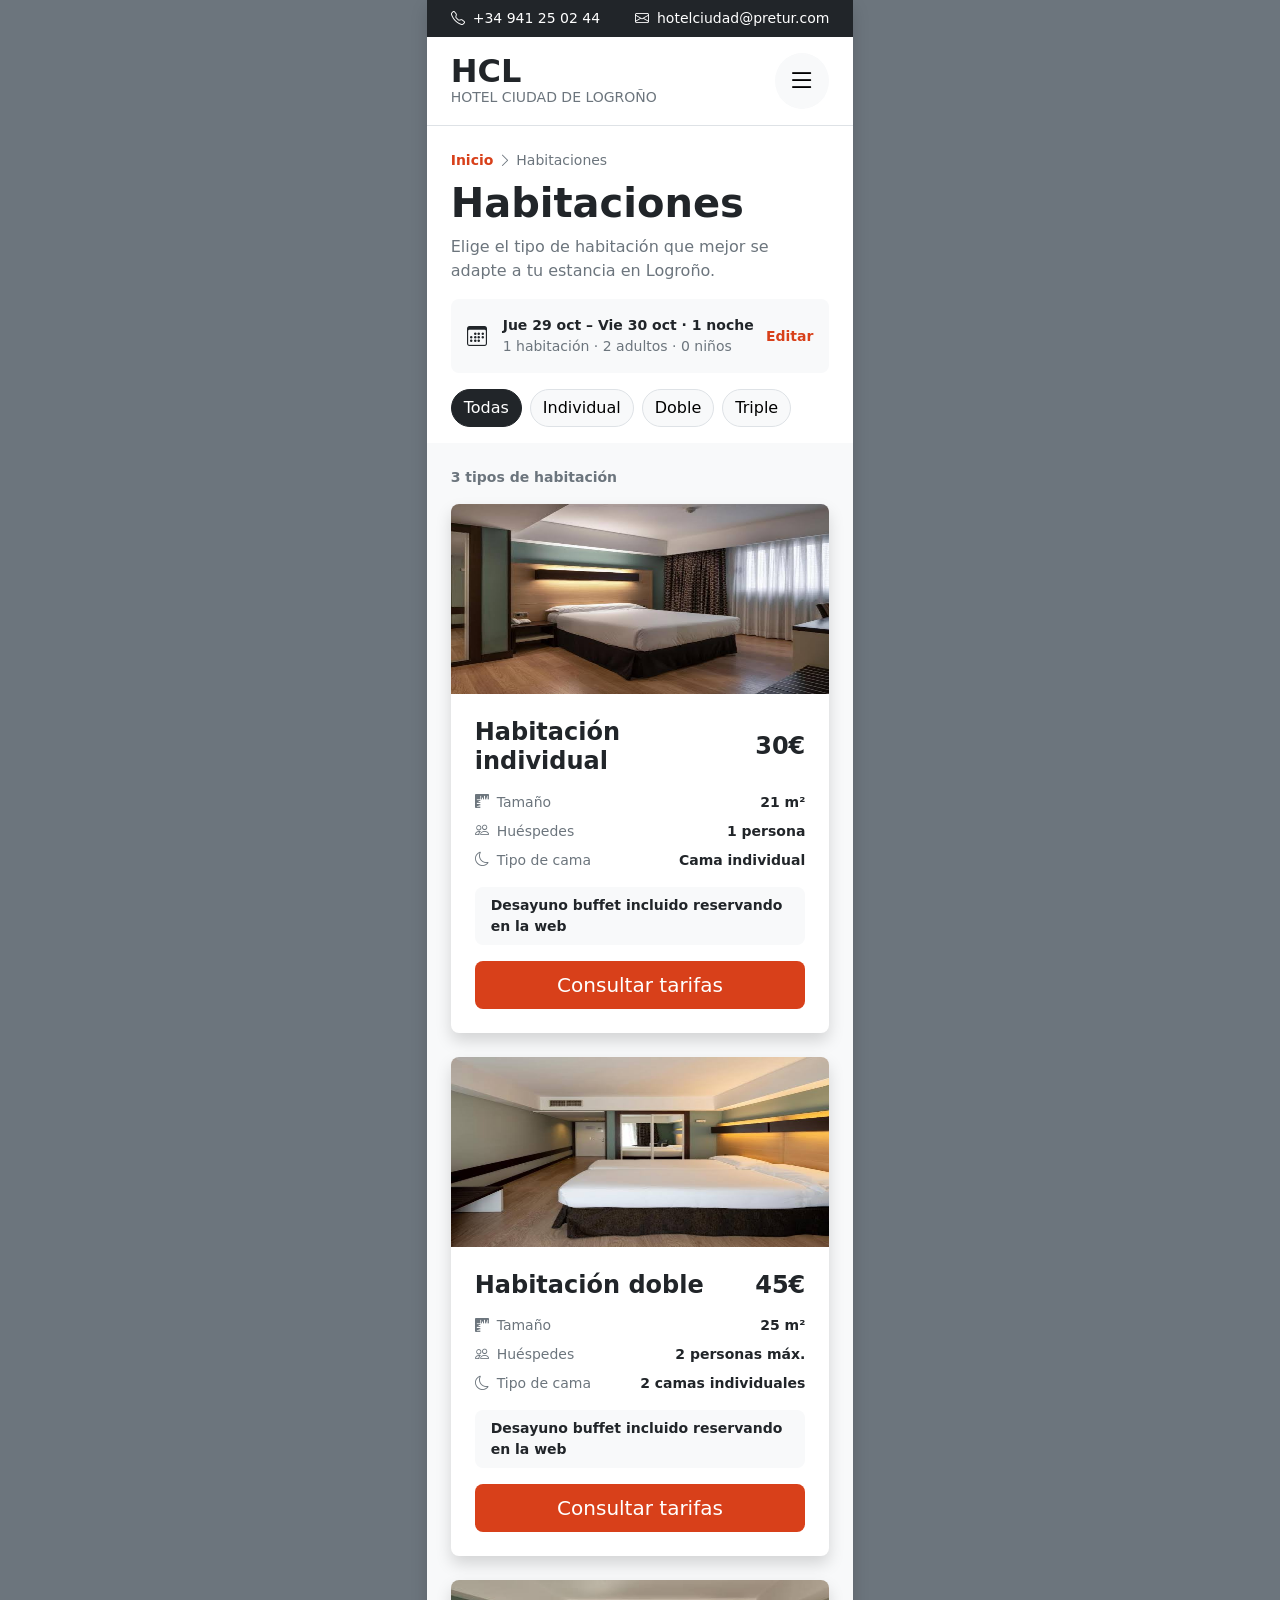
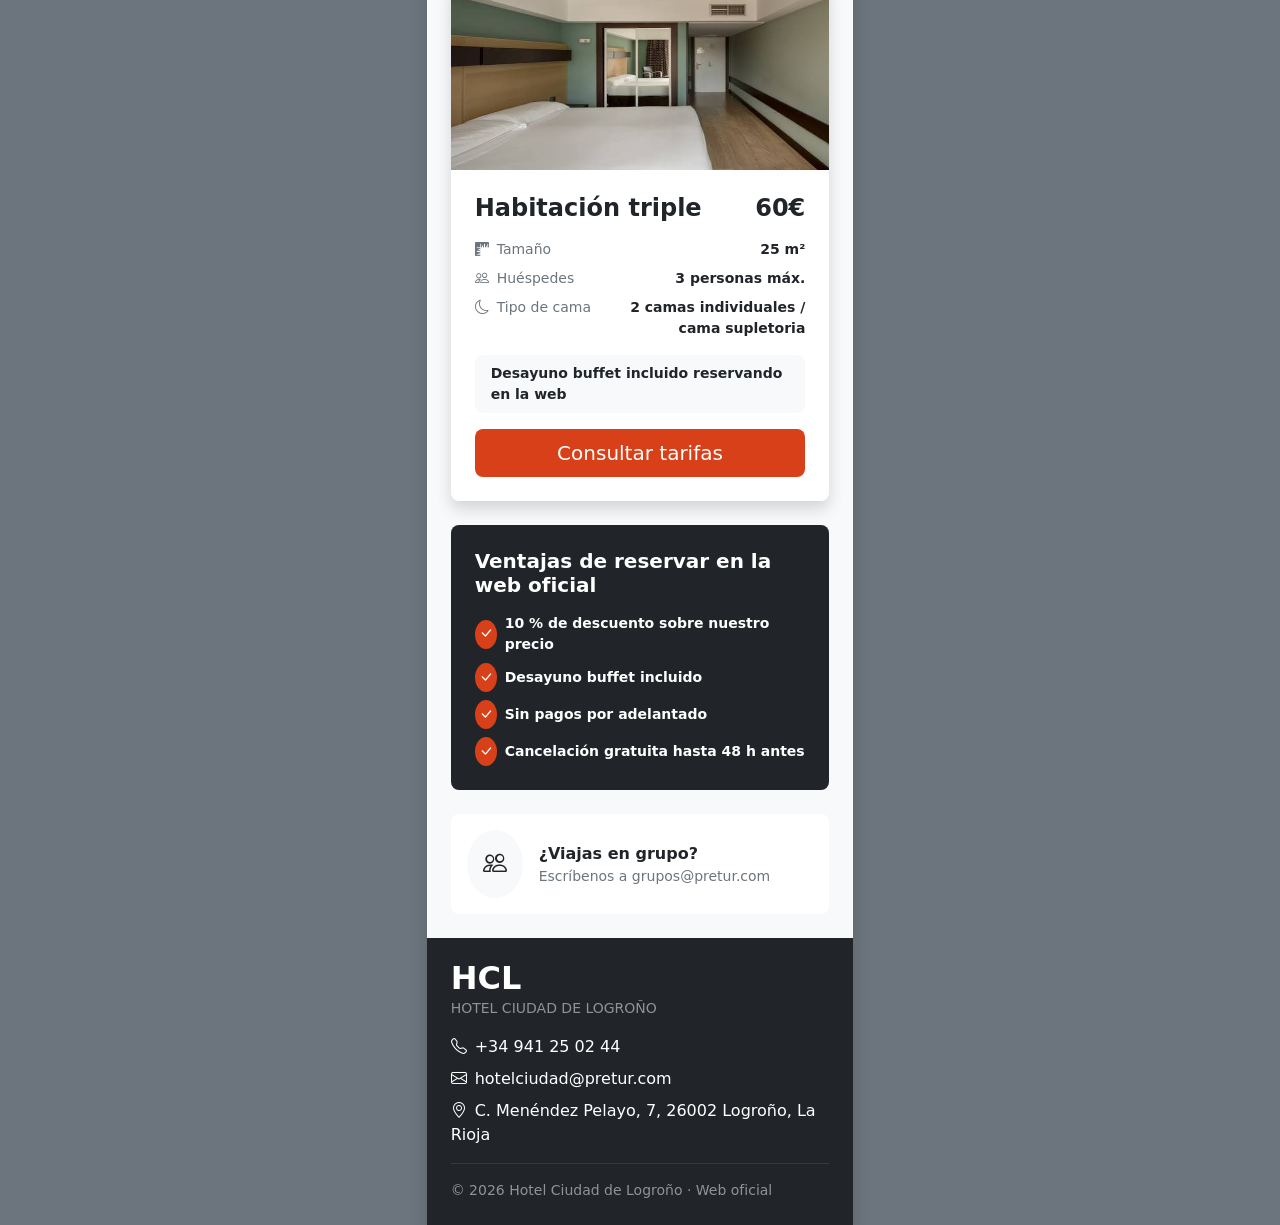
==== habitaciones.html @ 23ffe37f "primer commit" ====
<!DOCTYPE html>
<html lang="es">

<head>
    <meta charset="UTF-8">
    <meta name="viewport" content="width=device-width, initial-scale=1.0">
    <title>Habitaciones - Hotel Ciudad de Logroño</title>
    <link href="https://cdn.jsdelivr.net/npm/bootstrap@5.0.2/dist/css/bootstrap.min.css" rel="stylesheet"
        integrity="sha384-EVSTQN3/azprG1Anm3QDgpJLIm9Nao0Yz1ztcQTwFspd3yD65VohhpuuCOmLASjC" crossorigin="anonymous">
    <link rel="stylesheet" href="https://cdn.jsdelivr.net/npm/bootstrap-icons@1.10.5/font/bootstrap-icons.css">
</head>

<body class="bg-secondary">
    <!-- Marco "movil": columna central que se estrecha en pantallas grandes -->
    <div class="container-fluid">
        <div class="row justify-content-center">
            <div class="col-12 col-sm-8 col-md-6 col-lg-5 col-xl-4 p-0 bg-white shadow">

                <!-- ================= HEADER ================= -->
                <header>
                    <div class="bg-dark text-white small py-2 px-4 d-flex justify-content-between align-items-center">
                        <span><i class="bi bi-telephone me-2"></i>+34 941 25 02 44</span>
                        <span><i class="bi bi-envelope me-2"></i>hotelciudad@pretur.com</span>
                    </div>

                    <div class="bg-white border-bottom px-4 py-3 d-flex justify-content-between align-items-center">
                        <div class="d-flex flex-column">
                            <span class="h2 fw-bold text-dark lh-1 m-0">HCL</span>
                            <span class="small text-secondary text-uppercase text-nowrap">Hotel Ciudad de Logroño</span>
                        </div>
                        <button class="btn btn-light rounded-circle" type="button" aria-label="Menú">
                            <i class="bi bi-list fs-3"></i>
                        </button>
                    </div>
                </header>

                <main>

                    <!-- ================= TITULO ================= -->
                    <section class="px-4 pt-4 pb-3">
                        <p class="small mb-2">
                            <a href="index.html" class="fw-bold text-decoration-none" style="color: #D8401A;">Inicio</a>
                            <i class="bi bi-chevron-right text-secondary"></i>
                            <span class="text-secondary">Habitaciones</span>
                        </p>
                        <h1 class="display-6 fw-bold mb-2">Habitaciones</h1>
                        <p class="text-secondary mb-0">Elige el tipo de habitación que mejor se adapte a tu estancia en
                            Logroño.</p>
                    </section>

                    <!-- ================= RESUMEN DE ESTANCIA ================= -->
                    <section class="px-4 pb-3">
                        <div class="bg-light rounded-3 p-3 d-flex justify-content-between align-items-center">
                            <div class="d-flex align-items-center">
                                <i class="bi bi-calendar3 fs-5 me-3"></i>
                                <div>
                                    <div class="small fw-bold">Jue 29 oct – Vie 30 oct · 1 noche</div>
                                    <div class="small text-secondary">1 habitación · 2 adultos · 0 niños</div>
                                </div>
                            </div>
                            <a href="index.html" class="small fw-bold text-decoration-none"
                                style="color: #D8401A;">Editar</a>
                        </div>
                    </section>

                    <!-- ================= FILTROS ================= -->
                    <section class="px-4 pb-3">
                        <div class="d-flex flex-nowrap overflow-auto">
                            <button type="button" class="btn btn-dark rounded-pill me-2">Todas</button>
                            <button type="button" class="btn btn-light border rounded-pill me-2">Individual</button>
                            <button type="button" class="btn btn-light border rounded-pill me-2">Doble</button>
                            <button type="button" class="btn btn-light border rounded-pill">Triple</button>
                        </div>
                    </section>

                    <!-- ================= LISTADO ================= -->
                    <section class="bg-light p-4">
                        <p class="small fw-bold text-secondary mb-3">3 tipos de habitación</p>

                        <!-- Habitacion individual -->
                        <div class="card border-0 shadow rounded-3 overflow-hidden mb-4">
                            <img src="images/habitacion1.jpg" class="card-img-top" alt="Habitación individual"
                                style="height: 190px;">
                            <div class="card-body p-4">
                                <div class="d-flex justify-content-between align-items-center mb-3">
                                    <h2 class="h4 fw-bold mb-0">Habitación individual</h2>
                                    <span class="h4 fw-bold mb-0">30€</span>
                                </div>

                                <div class="d-flex justify-content-between small mb-2">
                                    <span class="text-secondary"><i class="bi bi-rulers me-2"></i>Tamaño</span>
                                    <span class="fw-bold">21 m²</span>
                                </div>
                                <div class="d-flex justify-content-between small mb-2">
                                    <span class="text-secondary"><i class="bi bi-people me-2"></i>Huéspedes</span>
                                    <span class="fw-bold">1 persona</span>
                                </div>
                                <div class="d-flex justify-content-between small mb-3">
                                    <span class="text-secondary"><i class="bi bi-moon me-2"></i>Tipo de cama</span>
                                    <span class="fw-bold">Cama individual</span>
                                </div>

                                <div class="bg-light rounded-3 px-3 py-2 small fw-bold mb-3">
                                    Desayuno buffet incluido reservando en la web
                                </div>

                                <a href="#" class="btn btn-lg w-100" style="background-color: #D8401A; color: white;">Consultar
                                    tarifas</a>
                            </div>
                        </div>

                        <!-- Habitacion doble -->
                        <div class="card border-0 shadow rounded-3 overflow-hidden mb-4">
                            <img src="images/habitacion2.jpg" class="card-img-top" alt="Habitación doble"
                                style="height: 190px;">
                            <div class="card-body p-4">
                                <div class="d-flex justify-content-between align-items-center mb-3">
                                    <h2 class="h4 fw-bold mb-0">Habitación doble</h2>
                                    <span class="h4 fw-bold mb-0">45€</span>
                                </div>

                                <div class="d-flex justify-content-between small mb-2">
                                    <span class="text-secondary"><i class="bi bi-rulers me-2"></i>Tamaño</span>
                                    <span class="fw-bold">25 m²</span>
                                </div>
                                <div class="d-flex justify-content-between small mb-2">
                                    <span class="text-secondary"><i class="bi bi-people me-2"></i>Huéspedes</span>
                                    <span class="fw-bold">2 personas máx.</span>
                                </div>
                                <div class="d-flex justify-content-between small mb-3">
                                    <span class="text-secondary"><i class="bi bi-moon me-2"></i>Tipo de cama</span>
                                    <span class="fw-bold">2 camas individuales</span>
                                </div>

                                <div class="bg-light rounded-3 px-3 py-2 small fw-bold mb-3">
                                    Desayuno buffet incluido reservando en la web
                                </div>

                                <a href="#" class="btn btn-lg w-100" style="background-color: #D8401A; color: white;">Consultar
                                    tarifas</a>
                            </div>
                        </div>

                        <!-- Habitacion triple -->
                        <div class="card border-0 shadow rounded-3 overflow-hidden mb-4">
                            <img src="images/habitacion3.jpg" class="card-img-top" alt="Habitación triple"
                                style="height: 190px;">
                            <div class="card-body p-4">
                                <div class="d-flex justify-content-between align-items-center mb-3">
                                    <h2 class="h4 fw-bold mb-0">Habitación triple</h2>
                                    <span class="h4 fw-bold mb-0">60€</span>
                                </div>

                                <div class="d-flex justify-content-between small mb-2">
                                    <span class="text-secondary"><i class="bi bi-rulers me-2"></i>Tamaño</span>
                                    <span class="fw-bold">25 m²</span>
                                </div>
                                <div class="d-flex justify-content-between small mb-2">
                                    <span class="text-secondary"><i class="bi bi-people me-2"></i>Huéspedes</span>
                                    <span class="fw-bold">3 personas máx.</span>
                                </div>
                                <div class="d-flex justify-content-between small mb-3">
                                    <span class="text-secondary text-nowrap me-3"><i
                                            class="bi bi-moon me-2"></i>Tipo de cama</span>
                                    <span class="fw-bold text-end">2 camas individuales / cama supletoria</span>
                                </div>

                                <div class="bg-light rounded-3 px-3 py-2 small fw-bold mb-3">
                                    Desayuno buffet incluido reservando en la web
                                </div>

                                <a href="#" class="btn btn-lg w-100" style="background-color: #D8401A; color: white;">Consultar
                                    tarifas</a>
                            </div>
                        </div>

                        <!-- Ventajas de reservar en la web -->
                        <div class="bg-dark text-white rounded-3 p-4 mb-4">
                            <h2 class="h5 fw-bold mb-3">Ventajas de reservar en la web oficial</h2>

                            <div class="d-flex align-items-center mb-2">
                                <span class="rounded-circle d-inline-flex p-1 me-2"
                                    style="background-color: #D8401A;"><i class="bi bi-check-lg small"></i></span>
                                <span class="small fw-bold">10 % de descuento sobre nuestro precio</span>
                            </div>
                            <div class="d-flex align-items-center mb-2">
                                <span class="rounded-circle d-inline-flex p-1 me-2"
                                    style="background-color: #D8401A;"><i class="bi bi-check-lg small"></i></span>
                                <span class="small fw-bold">Desayuno buffet incluido</span>
                            </div>
                            <div class="d-flex align-items-center mb-2">
                                <span class="rounded-circle d-inline-flex p-1 me-2"
                                    style="background-color: #D8401A;"><i class="bi bi-check-lg small"></i></span>
                                <span class="small fw-bold">Sin pagos por adelantado</span>
                            </div>
                            <div class="d-flex align-items-center">
                                <span class="rounded-circle d-inline-flex p-1 me-2"
                                    style="background-color: #D8401A;"><i class="bi bi-check-lg small"></i></span>
                                <span class="small fw-bold">Cancelación gratuita hasta 48 h antes</span>
                            </div>
                        </div>

                        <!-- Reservas de grupo -->
                        <div class="bg-white rounded-3 p-3 d-flex align-items-center">
                            <span class="bg-light rounded-circle d-inline-flex p-3 me-3"><i
                                    class="bi bi-people fs-4"></i></span>
                            <div>
                                <div class="fw-bold">¿Viajas en grupo?</div>
                                <div class="small text-secondary">Escríbenos a grupos@pretur.com</div>
                            </div>
                        </div>
                    </section>
                </main>

                <!-- ================= FOOTER ================= -->
                <footer class="bg-dark text-white p-4">
                    <div class="mb-3">
                        <div class="h2 fw-bold lh-1 mb-1">HCL</div>
                        <div class="small text-white-50 text-uppercase">Hotel Ciudad de Logroño</div>
                    </div>
                    <p class="mb-2"><i class="bi bi-telephone me-2"></i>+34 941 25 02 44</p>
                    <p class="mb-2"><i class="bi bi-envelope me-2"></i>hotelciudad@pretur.com</p>
                    <p class="mb-3"><i class="bi bi-geo-alt me-2"></i>C. Menéndez Pelayo, 7, 26002 Logroño, La Rioja</p>
                    <hr class="border-secondary">
                    <p class="small text-white-50 mb-0">© 2026 Hotel Ciudad de Logroño · Web oficial</p>
                </footer>

            </div>
        </div>
    </div>

    <!-- Bootstrap 5.0.2 JS Bundle -->
    <script src="https://cdn.jsdelivr.net/npm/bootstrap@5.0.2/dist/js/bootstrap.bundle.min.js"
        integrity="sha384-MrcW6ZMFYlzcLA8Nl+NtUVF0sA7MsXsP1UyJoMp4YLEuNSfAP+JcXn/tWtIaxVXM"
        crossorigin="anonymous"></script>
</body>

</html>
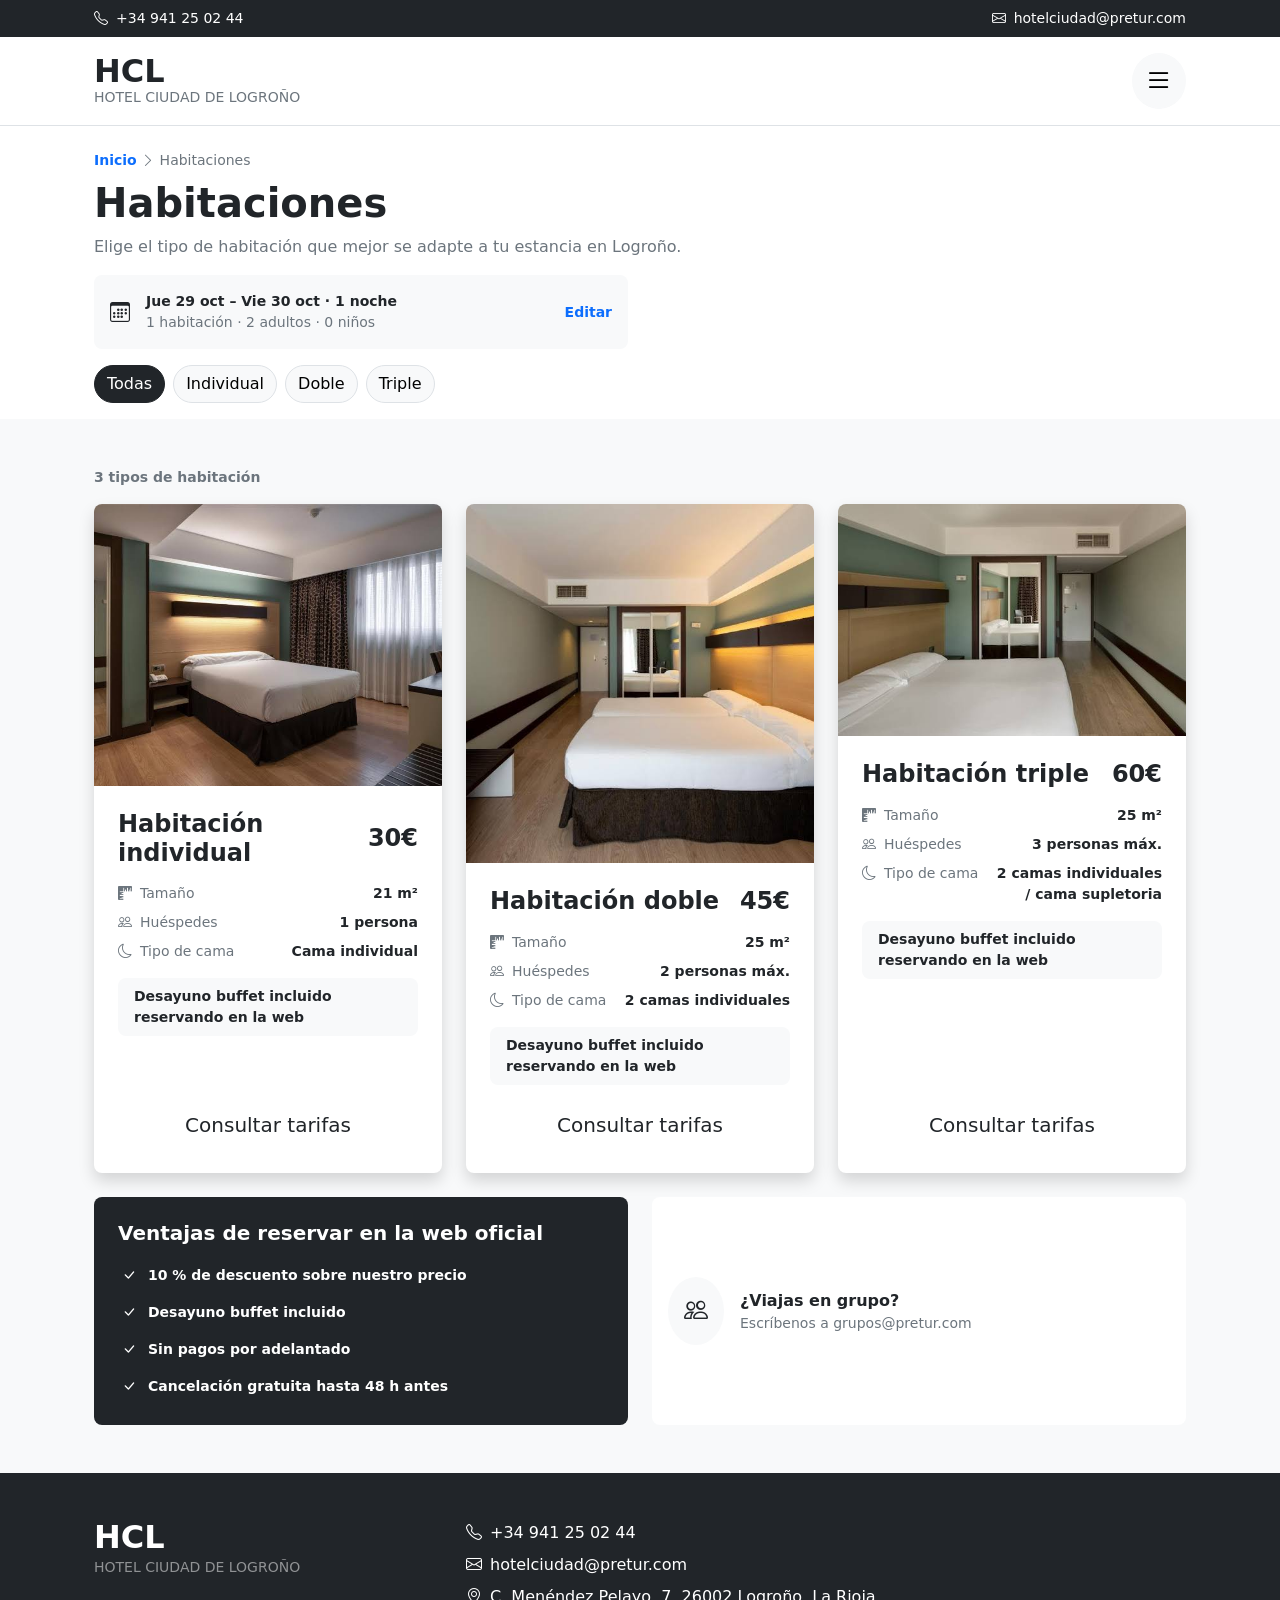
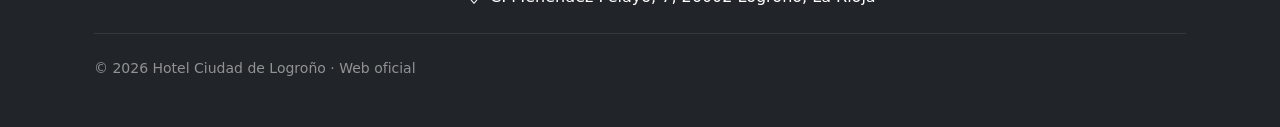
==== commit 93b3d233: "con reserva" ====
--- a/habitaciones.html
+++ b/habitaciones.html
@@ -8,48 +8,53 @@
     <link href="https://cdn.jsdelivr.net/npm/bootstrap@5.0.2/dist/css/bootstrap.min.css" rel="stylesheet"
         integrity="sha384-EVSTQN3/azprG1Anm3QDgpJLIm9Nao0Yz1ztcQTwFspd3yD65VohhpuuCOmLASjC" crossorigin="anonymous">
     <link rel="stylesheet" href="https://cdn.jsdelivr.net/npm/bootstrap-icons@1.10.5/font/bootstrap-icons.css">
+    <link rel="stylesheet" href="css/estilos.css">
 </head>
 
-<body class="bg-secondary">
-    <!-- Marco "movil": columna central que se estrecha en pantallas grandes -->
-    <div class="container-fluid">
-        <div class="row justify-content-center">
-            <div class="col-12 col-sm-8 col-md-6 col-lg-5 col-xl-4 p-0 bg-white shadow">
-
-                <!-- ================= HEADER ================= -->
-                <header>
-                    <div class="bg-dark text-white small py-2 px-4 d-flex justify-content-between align-items-center">
-                        <span><i class="bi bi-telephone me-2"></i>+34 941 25 02 44</span>
-                        <span><i class="bi bi-envelope me-2"></i>hotelciudad@pretur.com</span>
-                    </div>
-
-                    <div class="bg-white border-bottom px-4 py-3 d-flex justify-content-between align-items-center">
-                        <div class="d-flex flex-column">
-                            <span class="h2 fw-bold text-dark lh-1 m-0">HCL</span>
-                            <span class="small text-secondary text-uppercase text-nowrap">Hotel Ciudad de Logroño</span>
-                        </div>
-                        <button class="btn btn-light rounded-circle" type="button" aria-label="Menú">
-                            <i class="bi bi-list fs-3"></i>
-                        </button>
-                    </div>
-                </header>
-
-                <main>
-
-                    <!-- ================= TITULO ================= -->
-                    <section class="px-4 pt-4 pb-3">
-                        <p class="small mb-2">
-                            <a href="index.html" class="fw-bold text-decoration-none" style="color: #D8401A;">Inicio</a>
-                            <i class="bi bi-chevron-right text-secondary"></i>
-                            <span class="text-secondary">Habitaciones</span>
-                        </p>
-                        <h1 class="display-6 fw-bold mb-2">Habitaciones</h1>
-                        <p class="text-secondary mb-0">Elige el tipo de habitación que mejor se adapte a tu estancia en
-                            Logroño.</p>
-                    </section>
-
-                    <!-- ================= RESUMEN DE ESTANCIA ================= -->
-                    <section class="px-4 pb-3">
+<body>
+
+    <!-- ================= HEADER ================= -->
+    <header>
+        <div class="bg-dark text-white small py-2">
+            <div class="container px-4 d-flex flex-wrap justify-content-between align-items-center">
+                <a href="tel:+34941250244" class="text-white text-decoration-none">
+                    <i class="bi bi-telephone me-2"></i>+34 941 25 02 44
+                </a>
+                <a href="mailto:hotelciudad@pretur.com" class="text-white text-decoration-none">
+                    <i class="bi bi-envelope me-2"></i>hotelciudad@pretur.com
+                </a>
+            </div>
+        </div>
+
+        <div class="bg-white border-bottom">
+            <div class="container px-4 py-3 d-flex justify-content-between align-items-center">
+                <a href="index.html" class="d-flex flex-column text-decoration-none">
+                    <span class="h2 fw-bold text-dark lh-1 m-0">HCL</span>
+                    <span class="small text-secondary text-uppercase text-nowrap">Hotel Ciudad de Logroño</span>
+                </a>
+                <button class="btn btn-light rounded-circle" type="button" aria-label="Menú">
+                    <i class="bi bi-list fs-3"></i>
+                </button>
+            </div>
+        </div>
+    </header>
+
+    <main>
+
+        <!-- ================= TÍTULO, RESUMEN Y FILTROS ================= -->
+        <section class="bg-white">
+            <div class="container px-4 pt-4 pb-3">
+                <p class="small mb-2">
+                    <a href="index.html" class="fw-bold text-decoration-none text-hcl">Inicio</a>
+                    <i class="bi bi-chevron-right text-secondary"></i>
+                    <span class="text-secondary">Habitaciones</span>
+                </p>
+                <h1 class="display-6 fw-bold mb-2">Habitaciones</h1>
+                <p class="text-secondary mb-3">Elige el tipo de habitación que mejor se adapte a tu estancia en
+                    Logroño.</p>
+
+                <div class="row mb-3">
+                    <div class="col-lg-6">
                         <div class="bg-light rounded-3 p-3 d-flex justify-content-between align-items-center">
                             <div class="d-flex align-items-center">
                                 <i class="bi bi-calendar3 fs-5 me-3"></i>
@@ -58,30 +63,38 @@
                                     <div class="small text-secondary">1 habitación · 2 adultos · 0 niños</div>
                                 </div>
                             </div>
-                            <a href="index.html" class="small fw-bold text-decoration-none"
-                                style="color: #D8401A;">Editar</a>
-                        </div>
-                    </section>
-
-                    <!-- ================= FILTROS ================= -->
-                    <section class="px-4 pb-3">
-                        <div class="d-flex flex-nowrap overflow-auto">
-                            <button type="button" class="btn btn-dark rounded-pill me-2">Todas</button>
-                            <button type="button" class="btn btn-light border rounded-pill me-2">Individual</button>
-                            <button type="button" class="btn btn-light border rounded-pill me-2">Doble</button>
-                            <button type="button" class="btn btn-light border rounded-pill">Triple</button>
-                        </div>
-                    </section>
-
-                    <!-- ================= LISTADO ================= -->
-                    <section class="bg-light p-4">
-                        <p class="small fw-bold text-secondary mb-3">3 tipos de habitación</p>
-
-                        <!-- Habitacion individual -->
-                        <div class="card border-0 shadow rounded-3 overflow-hidden mb-4">
-                            <img src="images/habitacion1.jpg" class="card-img-top" alt="Habitación individual"
-                                style="height: 190px;">
-                            <div class="card-body p-4">
+                            <a href="index.html#buscador" class="small fw-bold text-decoration-none text-hcl">Editar</a>
+                        </div>
+                    </div>
+                </div>
+
+                <!-- Filtros (js/habitaciones.js) -->
+                <div class="d-flex flex-nowrap overflow-auto">
+                    <button type="button" class="btn btn-dark rounded-pill me-2" data-filtro="todas"
+                        aria-pressed="true">Todas</button>
+                    <button type="button" class="btn btn-light border rounded-pill me-2" data-filtro="individual"
+                        aria-pressed="false">Individual</button>
+                    <button type="button" class="btn btn-light border rounded-pill me-2" data-filtro="doble"
+                        aria-pressed="false">Doble</button>
+                    <button type="button" class="btn btn-light border rounded-pill" data-filtro="triple"
+                        aria-pressed="false">Triple</button>
+                </div>
+            </div>
+        </section>
+
+        <!-- ================= LISTADO ================= -->
+        <section class="bg-light">
+            <div class="container px-4 py-4 py-lg-5">
+                <p class="small fw-bold text-secondary mb-3" id="contador">3 tipos de habitación</p>
+
+                <div class="row row-cols-1 row-cols-md-2 row-cols-xl-3 g-4 mb-4">
+
+                    <!-- Habitacion individual -->
+                    <div class="col" data-tipo="individual">
+                        <div class="card border-0 shadow rounded-3 overflow-hidden h-100">
+                            <img src="images/habitacion1.jpg" class="card-img-top img-cover foto-habitacion"
+                                alt="Habitación individual" loading="lazy">
+                            <div class="card-body p-4 d-flex flex-column">
                                 <div class="d-flex justify-content-between align-items-center mb-3">
                                     <h2 class="h4 fw-bold mb-0">Habitación individual</h2>
                                     <span class="h4 fw-bold mb-0">30€</span>
@@ -104,16 +117,18 @@
                                     Desayuno buffet incluido reservando en la web
                                 </div>
 
-                                <a href="#" class="btn btn-lg w-100" style="background-color: #D8401A; color: white;">Consultar
+                                <a href="habitacionesDisponibles.html" class="btn btn-hcl btn-lg w-100 mt-auto">Consultar
                                     tarifas</a>
                             </div>
                         </div>
-
-                        <!-- Habitacion doble -->
-                        <div class="card border-0 shadow rounded-3 overflow-hidden mb-4">
-                            <img src="images/habitacion2.jpg" class="card-img-top" alt="Habitación doble"
-                                style="height: 190px;">
-                            <div class="card-body p-4">
+                    </div>
+
+                    <!-- Habitacion doble -->
+                    <div class="col" data-tipo="doble">
+                        <div class="card border-0 shadow rounded-3 overflow-hidden h-100">
+                            <img src="images/habitacion2.jpg" class="card-img-top img-cover foto-habitacion"
+                                alt="Habitación doble" loading="lazy">
+                            <div class="card-body p-4 d-flex flex-column">
                                 <div class="d-flex justify-content-between align-items-center mb-3">
                                     <h2 class="h4 fw-bold mb-0">Habitación doble</h2>
                                     <span class="h4 fw-bold mb-0">45€</span>
@@ -136,16 +151,18 @@
                                     Desayuno buffet incluido reservando en la web
                                 </div>
 
-                                <a href="#" class="btn btn-lg w-100" style="background-color: #D8401A; color: white;">Consultar
+                                <a href="habitacionesDisponibles.html" class="btn btn-hcl btn-lg w-100 mt-auto">Consultar
                                     tarifas</a>
                             </div>
                         </div>
-
-                        <!-- Habitacion triple -->
-                        <div class="card border-0 shadow rounded-3 overflow-hidden mb-4">
-                            <img src="images/habitacion3.jpg" class="card-img-top" alt="Habitación triple"
-                                style="height: 190px;">
-                            <div class="card-body p-4">
+                    </div>
+
+                    <!-- Habitacion triple -->
+                    <div class="col" data-tipo="triple">
+                        <div class="card border-0 shadow rounded-3 overflow-hidden h-100">
+                            <img src="images/habitacion3.jpg" class="card-img-top img-cover foto-habitacion"
+                                alt="Habitación triple" loading="lazy">
+                            <div class="card-body p-4 d-flex flex-column">
                                 <div class="d-flex justify-content-between align-items-center mb-3">
                                     <h2 class="h4 fw-bold mb-0">Habitación triple</h2>
                                     <span class="h4 fw-bold mb-0">60€</span>
@@ -169,39 +186,45 @@
                                     Desayuno buffet incluido reservando en la web
                                 </div>
 
-                                <a href="#" class="btn btn-lg w-100" style="background-color: #D8401A; color: white;">Consultar
+                                <a href="habitacionesDisponibles.html" class="btn btn-hcl btn-lg w-100 mt-auto">Consultar
                                     tarifas</a>
                             </div>
                         </div>
-
-                        <!-- Ventajas de reservar en la web -->
-                        <div class="bg-dark text-white rounded-3 p-4 mb-4">
+                    </div>
+                </div>
+
+                <div class="row g-4">
+                    <!-- Ventajas de reservar en la web -->
+                    <div class="col-lg-6">
+                        <div class="bg-dark text-white rounded-3 p-4 h-100">
                             <h2 class="h5 fw-bold mb-3">Ventajas de reservar en la web oficial</h2>
 
                             <div class="d-flex align-items-center mb-2">
-                                <span class="rounded-circle d-inline-flex p-1 me-2"
-                                    style="background-color: #D8401A;"><i class="bi bi-check-lg small"></i></span>
+                                <span class="bg-hcl rounded-circle d-inline-flex p-1 me-2"><i
+                                        class="bi bi-check-lg small"></i></span>
                                 <span class="small fw-bold">10 % de descuento sobre nuestro precio</span>
                             </div>
                             <div class="d-flex align-items-center mb-2">
-                                <span class="rounded-circle d-inline-flex p-1 me-2"
-                                    style="background-color: #D8401A;"><i class="bi bi-check-lg small"></i></span>
+                                <span class="bg-hcl rounded-circle d-inline-flex p-1 me-2"><i
+                                        class="bi bi-check-lg small"></i></span>
                                 <span class="small fw-bold">Desayuno buffet incluido</span>
                             </div>
                             <div class="d-flex align-items-center mb-2">
-                                <span class="rounded-circle d-inline-flex p-1 me-2"
-                                    style="background-color: #D8401A;"><i class="bi bi-check-lg small"></i></span>
+                                <span class="bg-hcl rounded-circle d-inline-flex p-1 me-2"><i
+                                        class="bi bi-check-lg small"></i></span>
                                 <span class="small fw-bold">Sin pagos por adelantado</span>
                             </div>
                             <div class="d-flex align-items-center">
-                                <span class="rounded-circle d-inline-flex p-1 me-2"
-                                    style="background-color: #D8401A;"><i class="bi bi-check-lg small"></i></span>
+                                <span class="bg-hcl rounded-circle d-inline-flex p-1 me-2"><i
+                                        class="bi bi-check-lg small"></i></span>
                                 <span class="small fw-bold">Cancelación gratuita hasta 48 h antes</span>
                             </div>
                         </div>
-
-                        <!-- Reservas de grupo -->
-                        <div class="bg-white rounded-3 p-3 d-flex align-items-center">
+                    </div>
+
+                    <!-- Reservas de grupo -->
+                    <div class="col-lg-6">
+                        <div class="bg-white rounded-3 p-3 d-flex align-items-center h-100">
                             <span class="bg-light rounded-circle d-inline-flex p-3 me-3"><i
                                     class="bi bi-people fs-4"></i></span>
                             <div>
@@ -209,30 +232,36 @@
                                 <div class="small text-secondary">Escríbenos a grupos@pretur.com</div>
                             </div>
                         </div>
-                    </section>
-                </main>
-
-                <!-- ================= FOOTER ================= -->
-                <footer class="bg-dark text-white p-4">
-                    <div class="mb-3">
-                        <div class="h2 fw-bold lh-1 mb-1">HCL</div>
-                        <div class="small text-white-50 text-uppercase">Hotel Ciudad de Logroño</div>
-                    </div>
+                    </div>
+                </div>
+            </div>
+        </section>
+    </main>
+
+    <!-- ================= FOOTER ================= -->
+    <footer class="bg-dark text-white">
+        <div class="container px-4 py-4 py-lg-5">
+            <div class="row">
+                <div class="col-12 col-md-4 mb-3 mb-md-0">
+                    <div class="h2 fw-bold lh-1 mb-1">HCL</div>
+                    <div class="small text-white-50 text-uppercase">Hotel Ciudad de Logroño</div>
+                </div>
+                <div class="col-12 col-md-8">
                     <p class="mb-2"><i class="bi bi-telephone me-2"></i>+34 941 25 02 44</p>
                     <p class="mb-2"><i class="bi bi-envelope me-2"></i>hotelciudad@pretur.com</p>
-                    <p class="mb-3"><i class="bi bi-geo-alt me-2"></i>C. Menéndez Pelayo, 7, 26002 Logroño, La Rioja</p>
-                    <hr class="border-secondary">
-                    <p class="small text-white-50 mb-0">© 2026 Hotel Ciudad de Logroño · Web oficial</p>
-                </footer>
-
-            </div>
+                    <p class="mb-0"><i class="bi bi-geo-alt me-2"></i>C. Menéndez Pelayo, 7, 26002 Logroño, La Rioja</p>
+                </div>
+            </div>
+            <hr class="border-secondary my-4">
+            <p class="small text-white-50 mb-0">© 2026 Hotel Ciudad de Logroño · Web oficial</p>
         </div>
-    </div>
+    </footer>
 
     <!-- Bootstrap 5.0.2 JS Bundle -->
     <script src="https://cdn.jsdelivr.net/npm/bootstrap@5.0.2/dist/js/bootstrap.bundle.min.js"
         integrity="sha384-MrcW6ZMFYlzcLA8Nl+NtUVF0sA7MsXsP1UyJoMp4YLEuNSfAP+JcXn/tWtIaxVXM"
         crossorigin="anonymous"></script>
+    <script src="js/habitaciones.js"></script>
 </body>
 
 </html>
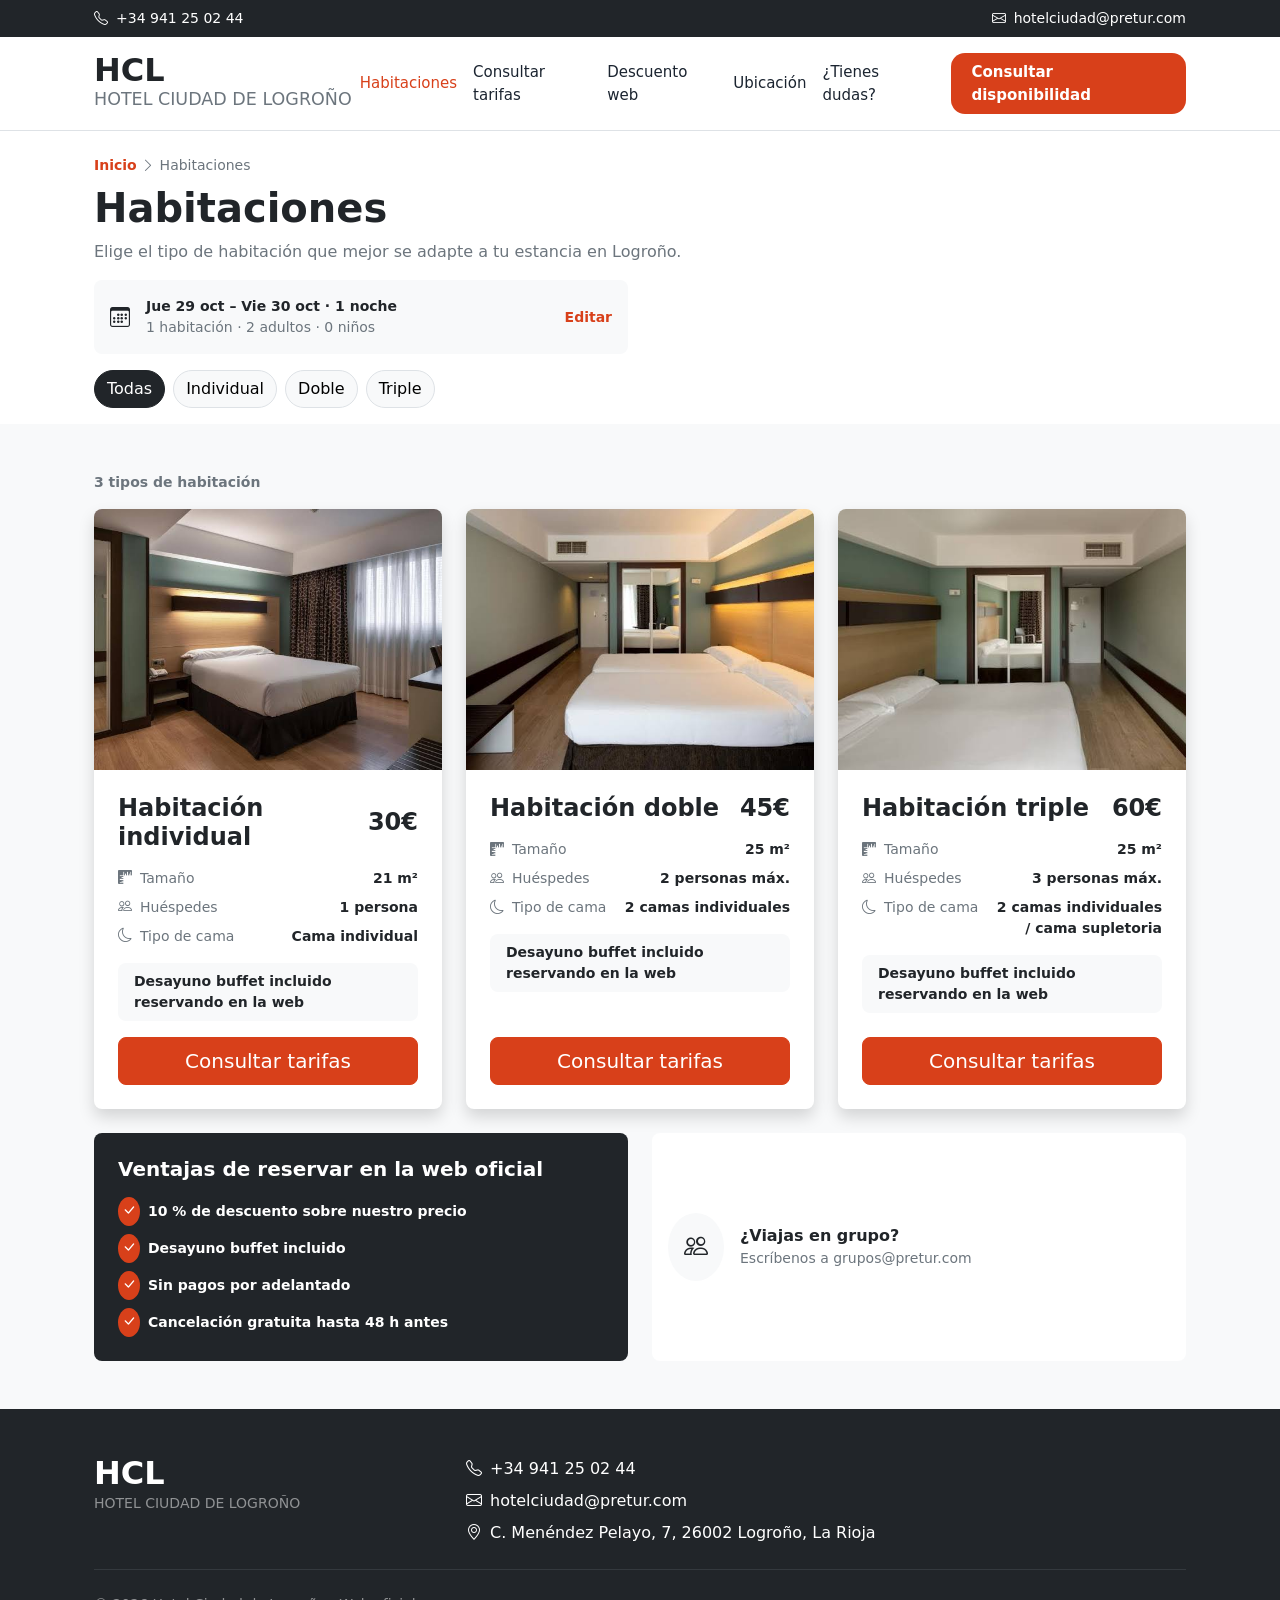
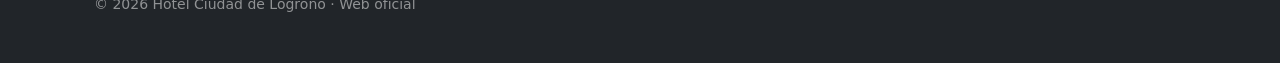
==== commit 8d3337bd: "mejoras de estilos y js" ====
--- a/habitaciones.html
+++ b/habitaciones.html
@@ -26,17 +26,51 @@
             </div>
         </div>
 
-        <div class="bg-white border-bottom">
-            <div class="container px-4 py-3 d-flex justify-content-between align-items-center">
-                <a href="index.html" class="d-flex flex-column text-decoration-none">
+        <nav class="navbar navbar-expand-xl navbar-light bg-white border-bottom p-0">
+            <div class="container px-4 py-3">
+                <a href="index.html" class="navbar-brand d-flex flex-column text-decoration-none p-0 m-0">
                     <span class="h2 fw-bold text-dark lh-1 m-0">HCL</span>
                     <span class="small text-secondary text-uppercase text-nowrap">Hotel Ciudad de Logroño</span>
                 </a>
-                <button class="btn btn-light rounded-circle" type="button" aria-label="Menú">
+                <button class="btn btn-light rounded-circle d-xl-none" type="button" data-bs-toggle="collapse"
+                    data-bs-target="#menuPrincipal" aria-controls="menuPrincipal" aria-expanded="false"
+                    aria-label="Abrir menú">
                     <i class="bi bi-list fs-3"></i>
                 </button>
-            </div>
-        </div>
+
+                <div class="collapse navbar-collapse" id="menuPrincipal">
+                    <ul class="navbar-nav ms-xl-auto align-items-xl-center pt-3 pt-xl-0">
+                        <li class="nav-item">
+                            <a class="nav-link menu-item d-flex justify-content-between align-items-center py-3 py-xl-2 active" aria-current="page"
+                                href="habitaciones.html">Habitaciones<i class="bi bi-chevron-right d-xl-none"></i></a>
+                        </li>
+                        <li class="nav-item order-xl-last">
+                            <a class="nav-link menu-item menu-cta d-flex justify-content-between align-items-center py-3 py-xl-2"
+                                href="index.html#buscador">Consultar disponibilidad<i class="bi bi-chevron-right d-xl-none"></i></a>
+                        </li>
+                        <li class="nav-item">
+                            <a class="nav-link menu-item d-flex justify-content-between align-items-center py-3 py-xl-2"
+                                href="habitacionesDisponibles.html">Consultar tarifas<i class="bi bi-chevron-right d-xl-none"></i></a>
+                        </li>
+                        <li class="nav-item">
+                            <a class="nav-link menu-item d-flex justify-content-between align-items-center py-3 py-xl-2"
+                                href="index.html#promocion">Descuento web<i class="bi bi-chevron-right d-xl-none"></i></a>
+                        </li>
+                        <li class="nav-item">
+                            <a class="nav-link menu-item d-flex justify-content-between align-items-center py-3 py-xl-2"
+                                href="index.html#ubicacion">Ubicación<i class="bi bi-chevron-right d-xl-none"></i></a>
+                        </li>
+                        <li class="nav-item">
+                            <a class="nav-link menu-item d-flex justify-content-between align-items-center py-3 py-xl-2"
+                                href="index.html#contacto">¿Tienes dudas?<i class="bi bi-chevron-right d-xl-none"></i></a>
+                        </li>
+                    </ul>
+                    <p class="small text-secondary text-center mt-4 mb-2 d-xl-none">¿Necesitas ayuda?
+                        <a href="mailto:hotelciudad@pretur.com" class="text-decoration-none fw-bold text-hcl">Escríbenos</a>
+                    </p>
+                </div>
+            </div>
+        </nav>
     </header>
 
     <main>
@@ -261,6 +295,7 @@
     <script src="https://cdn.jsdelivr.net/npm/bootstrap@5.0.2/dist/js/bootstrap.bundle.min.js"
         integrity="sha384-MrcW6ZMFYlzcLA8Nl+NtUVF0sA7MsXsP1UyJoMp4YLEuNSfAP+JcXn/tWtIaxVXM"
         crossorigin="anonymous"></script>
+    <script src="js/menu.js"></script>
     <script src="js/habitaciones.js"></script>
 </body>
 
--- a/css/estilos.css
+++ b/css/estilos.css
@@ -0,0 +1,100 @@
+/* =========================================================
+   Hotel Ciudad de Logroño - estilos propios
+   Solo lo que Bootstrap 5.0.2 no trae; el resto son clases de Bootstrap.
+   ========================================================= */
+
+:root {
+    --hcl-acento: #D8401A;
+    --hcl-acento-oscuro: #BF3716;
+}
+
+/* ---------- Color de marca ---------- */
+.btn-hcl {
+    background-color: var(--hcl-acento);
+    border-color: var(--hcl-acento);
+    color: #fff;
+}
+
+.btn-hcl:hover,
+.btn-hcl:focus,
+.btn-hcl:active {
+    background-color: var(--hcl-acento-oscuro);
+    border-color: var(--hcl-acento-oscuro);
+    color: #fff;
+}
+
+.btn-hcl:disabled {
+    background-color: var(--hcl-acento);
+    border-color: var(--hcl-acento);
+    color: #fff;
+}
+
+.text-hcl {
+    color: var(--hcl-acento);
+}
+
+.bg-hcl {
+    background-color: var(--hcl-acento);
+    color: #fff;
+}
+
+/* ---------- Fotos (Bootstrap 5.0 no trae object-fit ni aspect-ratio) ----------
+   Todas las fotos del hotel se muestran en 4:3 y se recortan al centro sin deformarse. */
+.img-cover {
+    width: 100%;
+    object-fit: cover;
+}
+
+.foto-galeria,
+.foto-habitacion {
+    aspect-ratio: 4 / 3;
+}
+
+/* ---------- Resumen de reserva fijo en escritorio ---------- */
+@media (min-width: 992px) {
+    .resumen-fijo {
+        position: sticky;
+        top: 1rem;
+    }
+}
+/* ---------- Menu principal: desplegable en movil y tablet, en linea con el logo desde 1200px ---------- */
+.navbar-light .navbar-nav .menu-item {
+    font-size: 17px;
+    color: #1B2430;
+    border-bottom: 1px solid #E4E7EC;
+}
+
+.navbar-light .navbar-nav li:last-child .menu-item {
+    border-bottom: 0;
+}
+
+.navbar-light .navbar-nav .menu-item:hover,
+.navbar-light .navbar-nav .menu-item.active {
+    color: var(--hcl-acento);
+}
+
+.navbar-light .navbar-nav .menu-item i {
+    color: #00203B;
+}
+
+@media (min-width: 1200px) {
+    .navbar-light .navbar-nav .menu-item {
+        font-size: 15px;
+        font-weight: 500;
+        border-bottom: 0;
+    }
+
+    .navbar-light .navbar-nav .menu-cta {
+        margin-left: .75rem;
+        padding: .75rem 1.25rem;
+        border-radius: 14px;
+        background-color: var(--hcl-acento);
+        color: #fff;
+        font-weight: 600;
+    }
+
+    .navbar-light .navbar-nav .menu-cta:hover {
+        background-color: var(--hcl-acento-oscuro);
+        color: #fff;
+    }
+}
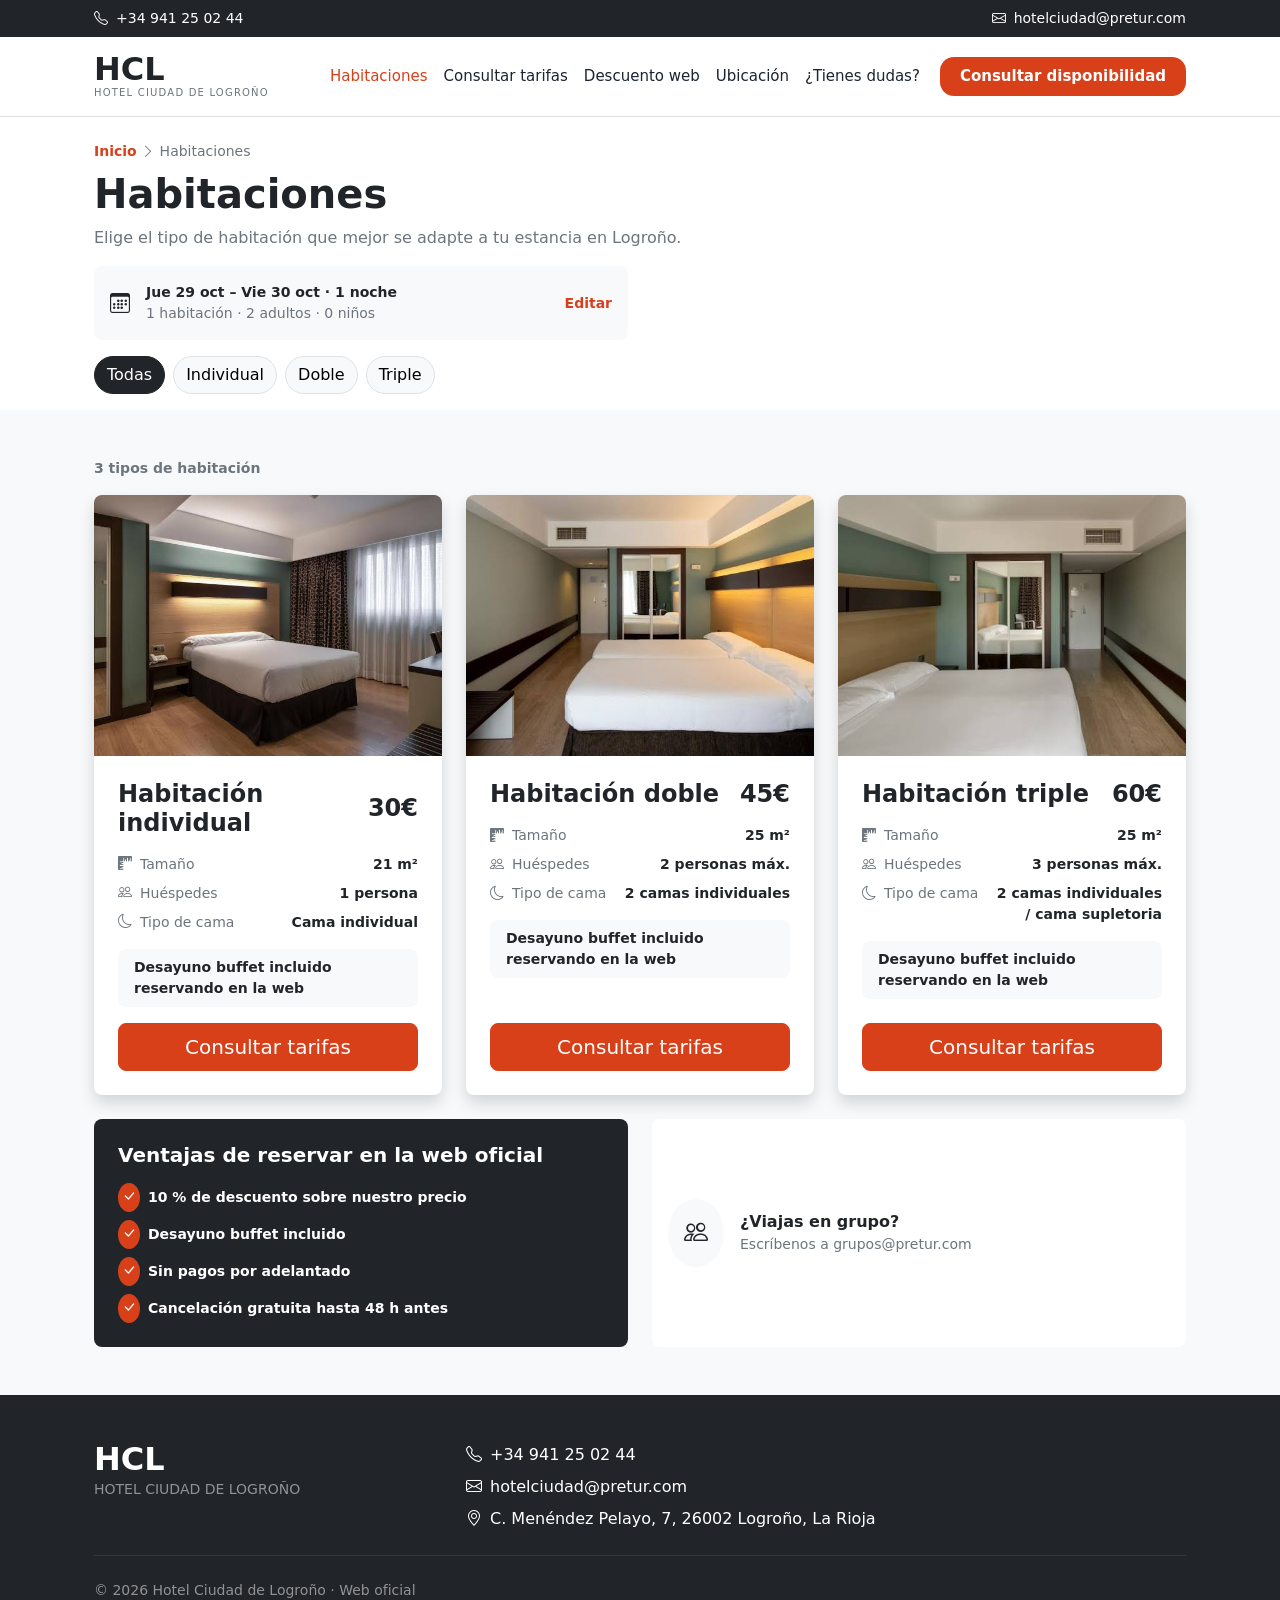
==== commit 75120094: "tamaño logo corregido" ====
--- a/habitaciones.html
+++ b/habitaciones.html
@@ -30,7 +30,7 @@
             <div class="container px-4 py-3">
                 <a href="index.html" class="navbar-brand d-flex flex-column text-decoration-none p-0 m-0">
                     <span class="h2 fw-bold text-dark lh-1 m-0">HCL</span>
-                    <span class="small text-secondary text-uppercase text-nowrap">Hotel Ciudad de Logroño</span>
+                    <span class="logo-sub text-secondary text-uppercase text-nowrap">Hotel Ciudad de Logroño</span>
                 </a>
                 <button class="btn btn-light rounded-circle d-xl-none" type="button" data-bs-toggle="collapse"
                     data-bs-target="#menuPrincipal" aria-controls="menuPrincipal" aria-expanded="false"
@@ -102,7 +102,7 @@
                     </div>
                 </div>
 
-                <!-- Filtros (js/habitaciones.js) -->
+                <!-- Filtros -->
                 <div class="d-flex flex-nowrap overflow-auto">
                     <button type="button" class="btn btn-dark rounded-pill me-2" data-filtro="todas"
                         aria-pressed="true">Todas</button>
--- a/css/estilos.css
+++ b/css/estilos.css
@@ -7,6 +7,8 @@
     --hcl-acento: #D8401A;
     --hcl-acento-oscuro: #BF3716;
 }
+
+.logo-sub { font-size: 10px; font-weight: 500; letter-spacing: 1.2px; color: var(--hcl-muted); }
 
 /* ---------- Color de marca ---------- */
 .btn-hcl {
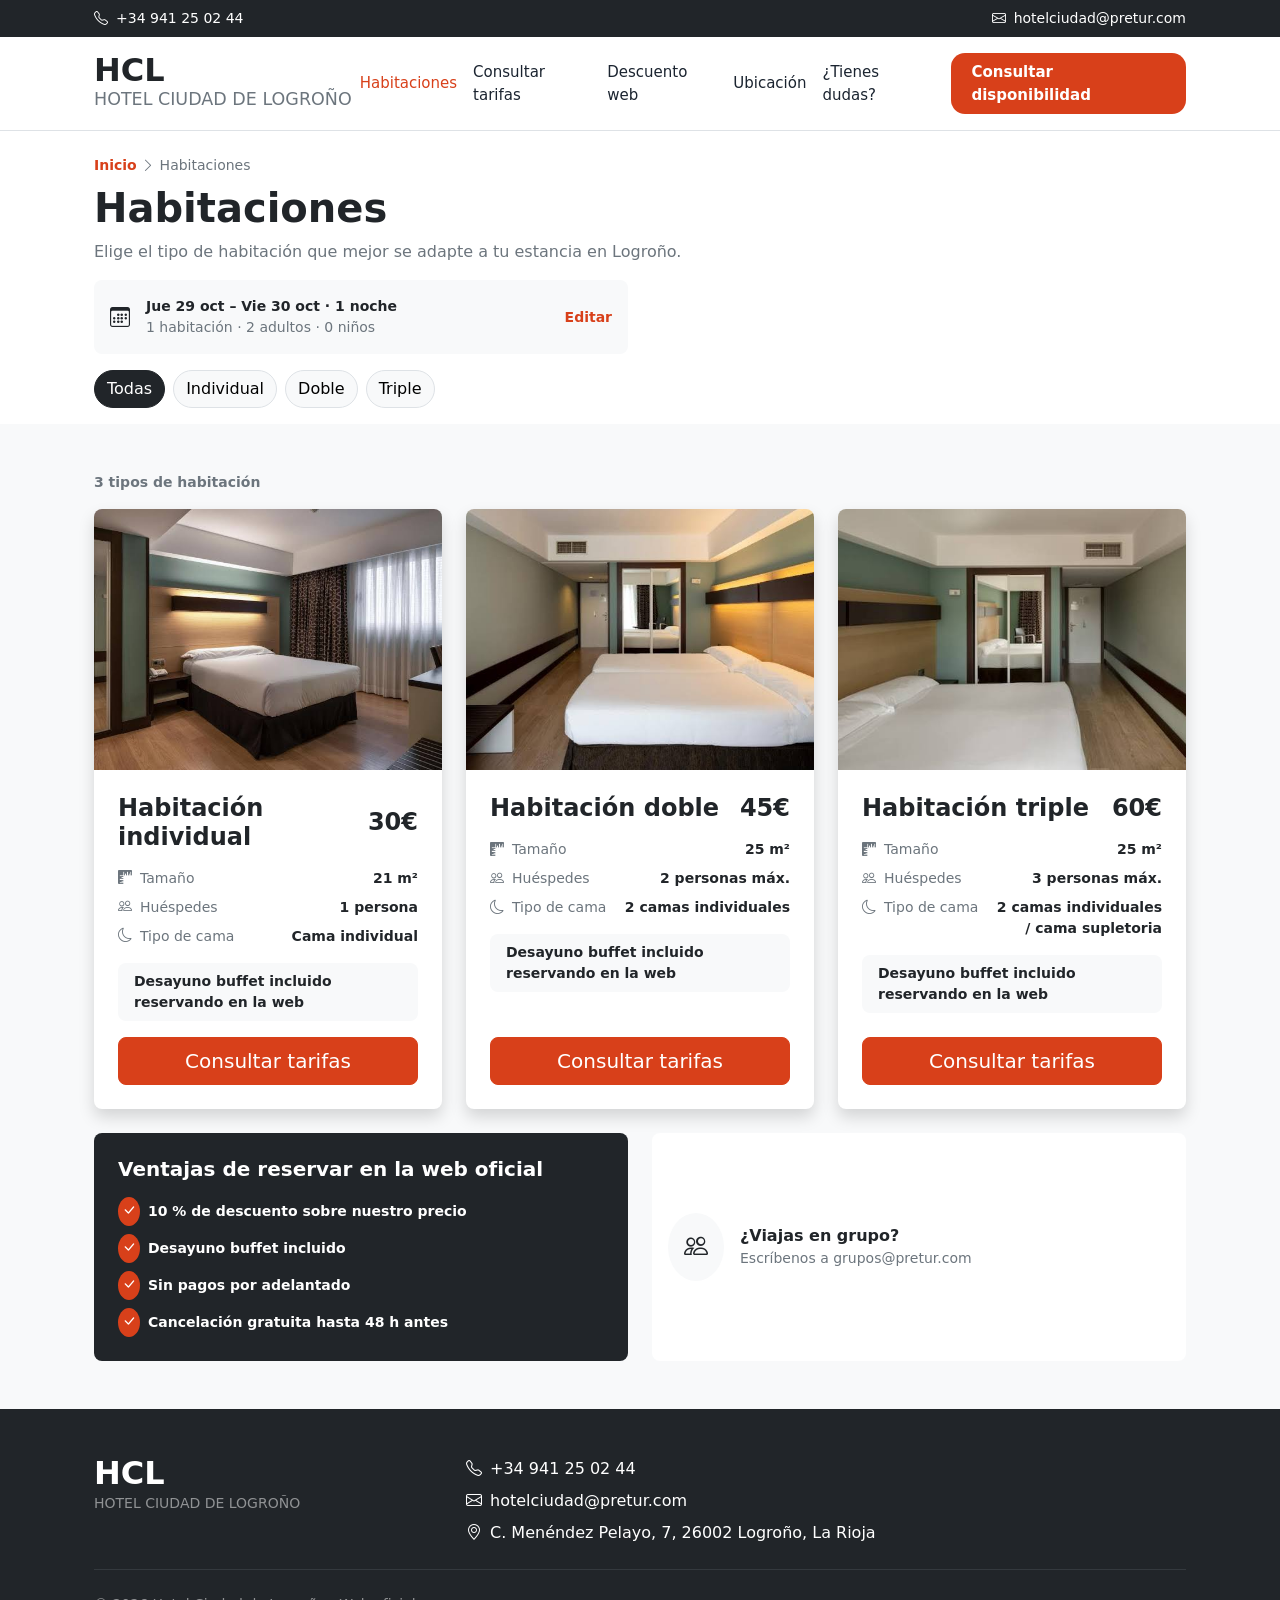
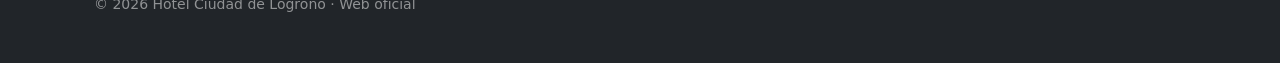
==== commit 4576736c: "agrando el tamaño del logo" ====
--- a/habitaciones.html
+++ b/habitaciones.html
@@ -30,7 +30,7 @@
             <div class="container px-4 py-3">
                 <a href="index.html" class="navbar-brand d-flex flex-column text-decoration-none p-0 m-0">
                     <span class="h2 fw-bold text-dark lh-1 m-0">HCL</span>
-                    <span class="logo-sub text-secondary text-uppercase text-nowrap">Hotel Ciudad de Logroño</span>
+                    <span class="small text-secondary text-uppercase text-nowrap">Hotel Ciudad de Logroño</span>
                 </a>
                 <button class="btn btn-light rounded-circle d-xl-none" type="button" data-bs-toggle="collapse"
                     data-bs-target="#menuPrincipal" aria-controls="menuPrincipal" aria-expanded="false"
--- a/css/estilos.css
+++ b/css/estilos.css
@@ -8,7 +8,6 @@
     --hcl-acento-oscuro: #BF3716;
 }
 
-.logo-sub { font-size: 10px; font-weight: 500; letter-spacing: 1.2px; color: var(--hcl-muted); }
 
 /* ---------- Color de marca ---------- */
 .btn-hcl {
